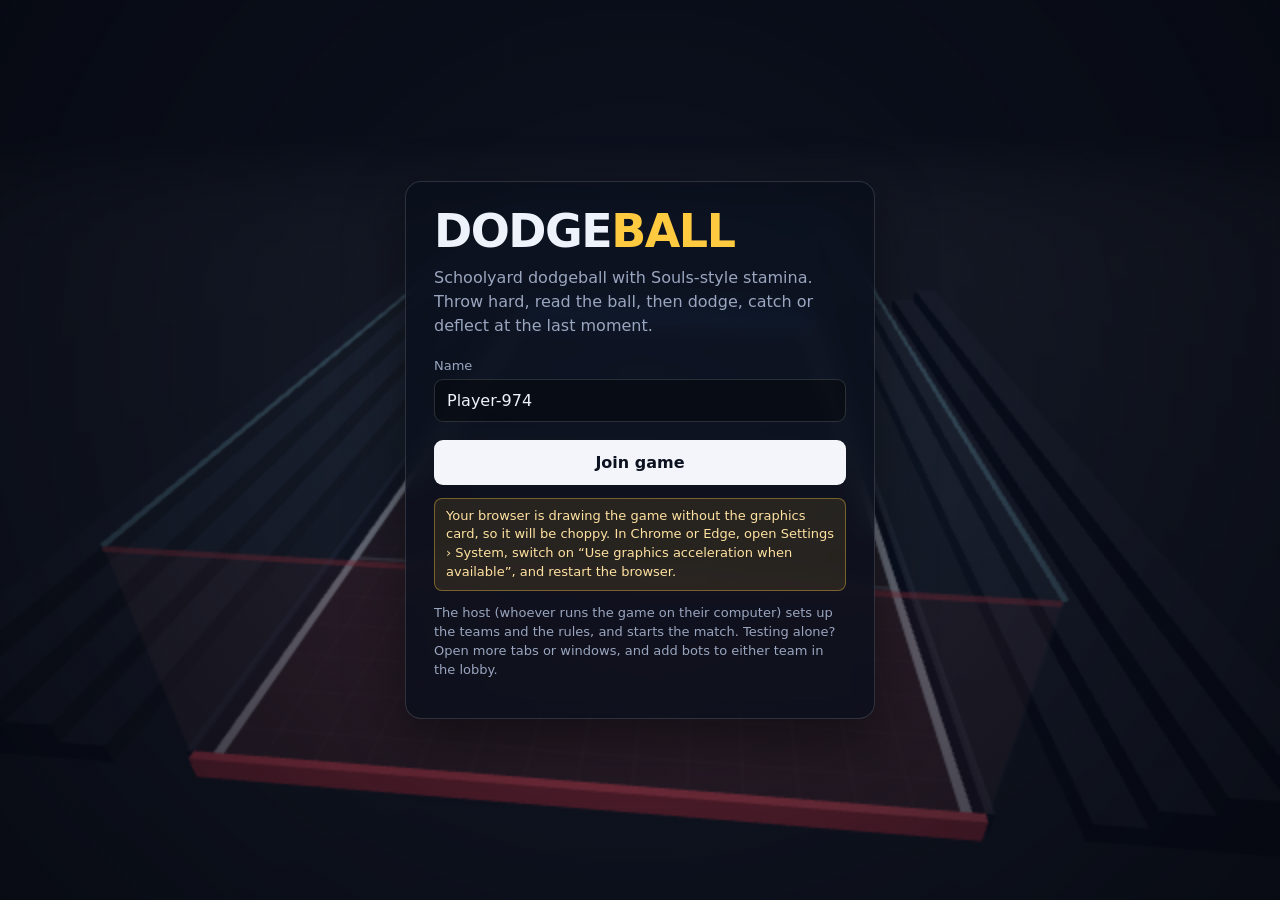
==== static/index.html @ f8999103 "Smooth and fair: a graphics setting, the GPU warning, presses timed from their key Step 2 of the loo" ====
<!doctype html>
<html lang="en">
<head>
<meta charset="utf-8">
<meta name="viewport" content="width=device-width,initial-scale=1">
<title>Dodgeball</title>
<link rel="icon" href="data:image/svg+xml,%3Csvg xmlns='http://www.w3.org/2000/svg' viewBox='0 0 64 64'%3E%3Ccircle cx='32' cy='32' r='26' fill='%23ffc940'/%3E%3C/svg%3E">
<link rel="stylesheet" href="/static/style.css">
<script type="importmap">{ "imports": { "three": "/static/vendor/three.module.min.js" } }</script>
</head>
<body>
<canvas id="view"></canvas>

<div id="hud" hidden>
  <div id="topbar">
    <div class="side red"><span class="label">RED</span><span class="score" id="scoreRed">0</span><span class="pips" id="pipsRed"></span>
      <div class="thbar red" id="thRed"><i></i><b></b><span></span></div></div>
    <div id="roundbox"><div id="roundLabel">WAITING</div><div id="roundTime"></div><div id="roundGoal"></div></div>
    <div class="side blue"><span class="pips" id="pipsBlue"></span><span class="score" id="scoreBlue">0</span><span class="label">BLUE</span>
      <div class="thbar blue" id="thBlue"><i></i><b></b><span></span></div></div>
  </div>
  <div id="hint"></div>
  <div id="hostLive" hidden></div>
  <div id="feed"></div>
  <div id="tags"></div>
  <div id="assist"></div>
  <div id="crosshair"></div>
  <div id="ring"><div id="ringArrow"></div></div>
  <div id="threatText"></div>
  <div id="popups"></div>
  <div id="banner"><div id="bannerText"></div><div id="bannerSub"></div></div>
  <div id="deadmsg" hidden></div>

  <div id="vitals">
    <div class="who"><span id="myName"></span><span id="myTeam"></span></div>
    <div class="bar hp"><i id="hpFill"></i><b id="hpLimit" title="Health regenerates up to here"></b><span id="hpText"></span></div>
    <div class="bar st"><i id="stFill"></i><b id="stCost"></b><span id="stText"></span></div>
    <div id="regenState" hidden></div>
    <div id="cash"></div>
  </div>
  <div id="throwbox">
    <div id="ballState"></div>
    <div class="bar power"><i id="powerFill"></i></div>
  </div>
  <div id="actions">
    <div class="act" id="actDodge"><kbd>Space</kbd><b>Dodge</b><span></span></div>
    <div class="act" id="actCatch"><kbd>RMB / F</kbd><b>Catch</b><span></span></div>
    <div class="act" id="actDeflect"><kbd>E</kbd><b>Deflect</b><span></span></div>
    <div class="act" id="actRevive"><kbd>R</kbd><b>Revive</b><span></span></div>
  </div>
  <div id="netinfo"></div>
  <div id="vignette"></div>
  <div id="goldfx"></div>
</div>

<div id="scoreboard" hidden>
  <table>
    <thead><tr><th>Player</th><th>Cash</th><th>Hits</th><th>KOs</th><th>Catches</th><th>Deflects</th><th>Perfects</th><th>Outs</th></tr></thead>
    <tbody id="scoreRows"></tbody>
  </table>
</div>

<!-- The lobby / pause menu. Host-only controls are hidden for everyone else. -->
<div id="overlay" hidden>
  <div class="panel menu">
    <div class="menuHead">
      <div class="menuTitle">
        <h2 id="overlayTitle">Lobby</h2>
        <p id="menuStatus"></p>
      </div>
      <div class="menuButtons">
        <button id="endBtn" class="hostOnly danger" hidden>End match</button>
        <button id="startBtn" class="hostOnly go" hidden>Start match</button>
        <button id="resumeBtn" class="primary">Play</button>
      </div>
    </div>

    <section id="hostViewBox" hidden>
      <h3>The host's screen <span class="tagline">live</span></h3>
      <p id="hostViewText"></p>
      <label class="check"><input id="followInput" type="checkbox" checked> Follow the host: open the rules they're looking at</label>
    </section>

    <div class="cols">
      <section>
        <h3>Teams <button id="shuffleBtn" class="small hostOnly" hidden>Shuffle teams</button>
          <button id="watchBtn" class="small hostOnly" hidden>Spectate</button></h3>
        <div class="teamCols">
          <div class="teamCol red"><h4>RED <span id="countRed"></span></h4>
            <div class="botRow">Bots <button id="botsRedMinus" class="small hostCtl">−</button><b id="botsRedValue">0</b><button id="botsRedPlus" class="small hostCtl">+</button>
              <span class="soon" id="botsRedSoon"></span></div>
            <ul id="listRed"></ul></div>
          <div class="teamCol blue"><h4>BLUE <span id="countBlue"></span></h4>
            <div class="botRow">Bots <button id="botsBlueMinus" class="small hostCtl">−</button><b id="botsBlueValue">0</b><button id="botsBluePlus" class="small hostCtl">+</button>
              <span class="soon" id="botsBlueSoon"></span></div>
            <ul id="listBlue"></ul></div>
        </div>
        <p class="note" id="watchers" hidden></p>
        <p class="note" id="teamsNote"></p>
      </section>
      <section>
        <h3>Match <span id="matchWho" class="tagline"></span></h3>
        <div class="row">Bot skill
          <select id="skillSelect" class="hostCtl"><option value="easy">Easy</option><option value="normal">Normal</option><option value="hard">Hard</option></select>
          <span class="soon" id="skillSoon"></span>
        </div>
        <div class="row">Match length
          <button id="winMinus" class="small hostCtl">−</button><b id="winValue">∞</b><button id="winPlus" class="small hostCtl">+</button>
          <span class="soon" id="winSoon"></span>
        </div>
        <div class="row">Round time
          <button id="timeMinus" class="small hostCtl">−</button><b id="timeValue">3:00</b><button id="timePlus" class="small hostCtl">+</button>
          <span class="soon" id="timeSoon"></span>
        </div>
        <div class="row rulesRow"><button id="rulesBtn">Game rules…</button><span id="rulesSummary" class="note"></span></div>
        <div class="row"><button id="exportBtn" class="small" title="Save every rule and each player's own settings as a file">Export settings</button>
          <button id="importBtn" class="small hostOnly" hidden title="Load a settings file: it replaces every rule and each player's own settings">Import settings…</button></div>
        <div id="pendingBox" class="pending" hidden><span id="pendingText"></span> <button id="discardBtn" class="small hostOnly" hidden>Cancel them</button></div>
      </section>
    </div>

    <div class="cols">
      <section>
        <h3>Your settings</h3>
        <label>Mouse sensitivity <input id="sensInput" type="range" min="0.3" max="2.5" step="0.05"></label>
        <label>Volume <input id="volInput" type="range" min="0" max="1" step="0.05"></label>
        <label class="check"><input id="ringInput" type="checkbox"> Timing ring for incoming balls (H)</label>
        <label>Graphics
          <select id="gfxSelect">
            <option value="auto">Auto (recommended)</option><option value="high">High</option>
            <option value="medium">Medium</option><option value="low">Low</option>
          </select></label>
        <p class="note" id="gfxNote"></p>
        <p class="warn" id="gpuWarn" hidden>Your browser is drawing the game without the graphics card, so it will be choppy. In Chrome or Edge, open Settings › System, switch on “Use graphics acceleration when available”, and restart the browser.</p>
      </section>
      <section>
        <h3>Controls</h3>
        <ul class="controls">
          <li><kbd>W A S D</kbd> move &nbsp; <kbd>Mouse</kbd> aim</li>
          <li><kbd>Hold LMB</kbd> charge a throw: harder is faster but costs more stamina. Release to throw.</li>
          <li><kbd>Space</kbd>/<kbd>Shift</kbd> dodge: a dash you can't be hit during. Last moment = perfect.</li>
          <li><kbd>RMB</kbd>/<kbd>F</kbd> catch: the ball becomes yours. <kbd>E</kbd> deflect: tighter timing, sends it back faster.</li>
          <li><kbd>R</kbd> revive a teammate &nbsp; <kbd>Tab</kbd> scores &nbsp; <kbd>Esc</kbd> this menu</li>
          <li><kbd>L</kbd> something feels laggy right now: marks the moment in the log</li>
          <li>Host spectating: <kbd>Mouse</kbd> look, <kbd>W A S D</kbd> fly, <kbd>Space</kbd>/<kbd>Shift</kbd> up/down, <kbd>LMB</kbd>/<kbd>RMB</kbd> follow the next/previous player</li>
        </ul>
      </section>
    </div>
    <section id="diagBox">
      <h3>Lag diagnostics</h3>
      <p class="note" id="diagText"></p>
      <div class="row">
        <button id="saveLogBtn">Save my log</button>
        <button id="hostLogsBtn" class="hostOnly" hidden>Download all logs (zip)</button>
        <span id="diagStatus" class="note"></span>
      </div>
      <p class="note" id="diagWhere"></p>
    </section>
    <section id="joinInfo"></section>
  </div>
</div>

<!-- Rules editor: every game number, with a name, a description and an animated preview. -->
<div id="rulesModal" hidden>
  <div class="panel rules">
    <header>
      <div class="rulesTitle">
        <h2 id="rulesHeading">Game rules</h2>
        <p id="rulesMode" class="note"></p>
      </div>
      <input id="rulesSearch" type="search" placeholder="Search rules…" autocomplete="off">
      <button id="rulesClose" class="small" title="Close (Esc)">✕</button>
    </header>
    <div class="rulesBody">
      <nav id="rulesNav"></nav>
      <div class="rulesMain">
        <figure class="previewBox">
          <canvas id="previewCanvas"></canvas>
          <figcaption><b id="previewTitle"></b> <span id="previewText"></span></figcaption>
        </figure>
        <div id="rulesList"></div>
      </div>
    </div>
    <footer id="rulesFooter">
      <button id="rulesResetAll" class="hostOnly">Reset all to defaults</button>
      <button id="rulesRevert" class="hostOnly">Undo my edits</button>
      <span id="rulesEditCount"></span>
      <button id="rulesExportPlayer" class="small" hidden title="Save this player's own settings as a file (a profile you can load onto anyone)">Export</button>
      <button id="rulesImportPlayer" class="small hostOnly" hidden title="Load a player's settings file onto this player: it replaces their own settings">Import…</button>
      <button id="rulesApply" class="primary hostOnly">Apply</button>
    </footer>
  </div>
</div>

<div id="join">
  <div class="panel">
    <div class="logo">DODGE<span>BALL</span></div>
    <p class="tag">Schoolyard dodgeball with Souls-style stamina. Throw hard, read the ball, then dodge, catch or deflect at the last moment.</p>
    <label class="field">Name <input id="nameInput" maxlength="16" autocomplete="off"></label>
    <button id="playBtn" class="primary">Join game</button>
    <p class="warn" id="gpuWarnJoin" hidden>Your browser is drawing the game without the graphics card, so it will be choppy. In Chrome or Edge, open Settings › System, switch on “Use graphics acceleration when available”, and restart the browser.</p>
    <p class="note">The host (whoever runs the game on their computer) sets up the teams and the rules, and starts the match. Testing alone? Open more tabs or windows, and add bots to either team in the lobby.</p>
  </div>
</div>

<div id="disconnected" hidden>
  <div class="panel"><h2>Disconnected</h2><p>Lost the connection to the server.</p><button class="primary" id="reconnectBtn">Reconnect</button></div>
</div>

<script type="module" src="/static/js/main.js"></script>
</body>
</html>
---- static/style.css ----
:root {
  --red: #ff4d5e;
  --blue: #3fa9ff;
  --gold: #ffc940;
  --good: #5dff9b;
  --bad: #ff5a5a;
  --panel: rgba(10, 15, 28, 0.78);
  --line: rgba(255, 255, 255, 0.14);
  --text: #eef2fb;
  --dim: #9aa6bf;
  font-family: system-ui, -apple-system, "Segoe UI", Roboto, sans-serif;
  color: var(--text);
}
* { box-sizing: border-box; }
html, body { margin: 0; height: 100%; overflow: hidden; background: #0d1220; user-select: none; }
canvas#view { position: fixed; inset: 0; width: 100vw; height: 100vh; display: block; }
[hidden] { display: none !important; }
kbd {
  display: inline-block; padding: 1px 6px; border: 1px solid var(--line); border-bottom-width: 2px;
  border-radius: 5px; background: rgba(255, 255, 255, 0.06); font: 600 11px/1.5 ui-monospace, Consolas, monospace;
}
button {
  font: inherit; color: var(--text); background: rgba(255, 255, 255, 0.08); border: 1px solid var(--line);
  border-radius: 9px; padding: 9px 16px; cursor: pointer;
}
button:hover { background: rgba(255, 255, 255, 0.16); }
button.primary { background: #f3f5fa; color: #0d1220; font-weight: 800; border: 0; }
button.primary:hover { background: #fff; }
button.small { padding: 2px 10px; }
.panel {
  background: var(--panel); border: 1px solid var(--line); border-radius: 16px; padding: 26px 28px;
  backdrop-filter: blur(10px); box-shadow: 0 20px 60px rgba(0, 0, 0, 0.45);
}
.note { color: var(--dim); font-size: 13px; line-height: 1.45; }
.warn {
  color: #ffe2a0; font-size: 13px; line-height: 1.45; padding: 8px 11px; border-radius: 8px;
  background: rgba(255, 201, 64, 0.1); border: 1px solid rgba(255, 201, 64, 0.38);
}
.warn[hidden] { display: none; }

/* ---------- join ---------- */
#join, #overlay, #disconnected {
  position: fixed; inset: 0; display: grid; place-items: center; z-index: 10;
  background: radial-gradient(circle at 50% 40%, rgba(13, 18, 32, 0.35), rgba(5, 8, 15, 0.85));
}
#join .panel { width: min(470px, 92vw); }
.logo { font-size: 46px; font-weight: 900; letter-spacing: -1.5px; line-height: 1; }
.logo span { color: var(--gold); }
.tag { color: var(--dim); line-height: 1.5; margin: 12px 0 20px; }
.field { display: grid; gap: 6px; font-size: 13px; color: var(--dim); }
.field input {
  font: inherit; font-size: 16px; color: var(--text); background: rgba(0, 0, 0, 0.35); border: 1px solid var(--line);
  border-radius: 9px; padding: 11px 12px; outline: none;
}
.field input:focus { border-color: rgba(255, 255, 255, 0.4); }
#playBtn { width: 100%; padding: 13px; font-size: 16px; margin-top: 18px; }
button:disabled { opacity: 0.4; cursor: default; }
button:disabled:hover { background: rgba(255, 255, 255, 0.08); }
button.go { background: var(--good); color: #062213; font-weight: 800; border: 0; }
button.go:hover { background: #8dffbb; }
button.danger { border-color: rgba(255, 90, 90, 0.6); color: #ffb3b3; }
button.danger:hover { background: rgba(255, 90, 90, 0.18); }

/* ---------- lobby / pause menu ---------- */
#overlay .panel.menu { width: min(900px, 95vw); max-height: 94vh; overflow: auto; }
#overlay h2 { margin: 0; font-size: 26px; }
#overlay h3 { margin: 18px 0 10px; font-size: 12px; letter-spacing: 1.5px; text-transform: uppercase; color: var(--dim); display: flex; align-items: center; gap: 10px; }
.menuHead { display: flex; justify-content: space-between; align-items: flex-start; gap: 18px; }
.menuTitle p { margin: 6px 0 0; color: var(--dim); font-size: 14px; line-height: 1.45; max-width: 470px; }
.menuButtons { display: flex; gap: 8px; flex-shrink: 0; }
.menuButtons button { padding: 12px 22px; font-size: 15px; }
.cols { display: grid; grid-template-columns: 1fr 1fr; gap: 0 28px; }
.menu label { display: grid; gap: 4px; margin: 8px 0; font-size: 14px; }
.menu label.check { display: flex; align-items: center; gap: 8px; }
.menu select, .rules select { font: inherit; background: #1b2235; color: var(--text); border: 1px solid var(--line); border-radius: 7px; padding: 5px; }
.menu .row { display: flex; align-items: center; gap: 8px; font-size: 14px; margin: 9px 0; flex-wrap: wrap; }
.menu .row b { min-width: 18px; text-align: center; }
.menu .soon, .teamCol .tag.soon { color: var(--gold); font-size: 12px; }
.tagline { text-transform: none; letter-spacing: 0; font-weight: 500; font-size: 12px; color: var(--dim); }
.teamCols { display: grid; grid-template-columns: 1fr 1fr; gap: 10px; }
.teamCol { background: rgba(255, 255, 255, 0.03); border: 1px solid var(--line); border-radius: 10px; padding: 8px 10px; min-height: 86px; }
.teamCol h4 { margin: 0 0 6px; font-size: 13px; letter-spacing: 1.5px; }
.teamCol.red h4 { color: var(--red); }
.teamCol.blue h4 { color: var(--blue); }
.teamCol h4 span { color: var(--dim); font-weight: 600; }
.teamCol ul { list-style: none; margin: 0; padding: 0; display: grid; gap: 3px; }
.teamCol li { display: flex; align-items: center; gap: 6px; font-size: 14px; min-height: 26px; }
.teamCol li.bot { color: var(--dim); }
.teamCol li .name { overflow: hidden; text-overflow: ellipsis; white-space: nowrap; }
.teamCol li .move { margin-left: auto; padding: 1px 9px; }
.teamCol .botRow { display: flex; align-items: center; gap: 6px; font-size: 13px; color: var(--dim); margin: 0 0 6px; flex-wrap: wrap; }
.teamCol .botRow b { min-width: 16px; text-align: center; color: var(--text); }
#hostViewBox { margin-bottom: 10px; padding: 8px 12px; border-radius: 10px; background: rgba(63, 169, 255, 0.08); border: 1px solid rgba(63, 169, 255, 0.3); }
#hostViewBox h3 { margin-top: 0; }
#hostViewBox p { margin: 4px 0 6px; font-size: 14px; }
#hostViewBox p b { color: var(--gold); }
#rulesList .rule.hostFocus { outline: 2px solid rgba(63, 169, 255, 0.85); outline-offset: -2px; }
.teamCol .tag { margin: 0; line-height: normal; font-size: 10px; font-weight: 800; letter-spacing: 0.5px; text-transform: uppercase; padding: 1px 6px; border-radius: 5px; background: rgba(255, 255, 255, 0.08); color: var(--dim); }
.teamCol .tag.host { background: rgba(255, 201, 64, 0.18); color: var(--gold); }
.teamCol .tag.own { background: rgba(93, 255, 155, 0.14); color: var(--good); }
.teamCol li .gear { margin-left: auto; padding: 1px 7px; }
.teamCol li .gear + .move { margin-left: 0; }
.rulesRow { margin-top: 14px !important; }
.pending { margin-top: 8px; padding: 8px 10px; border-radius: 9px; background: rgba(255, 201, 64, 0.1); border: 1px solid rgba(255, 201, 64, 0.35); color: #ffe39a; font-size: 13px; }
.controls { margin: 0; padding-left: 18px; line-height: 2; font-size: 14px; }
#joinInfo code { background: rgba(255, 255, 255, 0.08); padding: 2px 7px; border-radius: 5px; }
#diagBox p { margin: 4px 0; }
#diagWhere { word-break: break-all; }
@media (max-width: 760px) { .cols { grid-template-columns: 1fr; } .menuHead { flex-direction: column; } }

/* ---------- rules editor ---------- */
#rulesModal { position: fixed; inset: 0; z-index: 12; display: grid; place-items: center; background: rgba(4, 7, 14, 0.72); }
.panel.rules { width: min(1180px, 97vw); height: min(820px, 95vh); padding: 0; display: grid; grid-template-rows: auto 1fr auto; overflow: hidden; }
.rules header { display: flex; align-items: center; gap: 14px; padding: 14px 18px; border-bottom: 1px solid var(--line); }
.rulesTitle { flex: 1; }
.rules header h2 { margin: 0; font-size: 22px; }
.rules header p { margin: 4px 0 0; }
#rulesSearch { font: inherit; font-size: 14px; color: var(--text); background: rgba(0, 0, 0, 0.35); border: 1px solid var(--line); border-radius: 9px; padding: 8px 11px; width: 220px; outline: none; }
.rulesBody { display: grid; grid-template-columns: 200px 1fr; min-height: 0; overflow: hidden; }
#rulesNav { border-right: 1px solid var(--line); overflow: auto; padding: 8px; display: grid; align-content: start; gap: 2px; }
#rulesNav button { display: flex; align-items: center; gap: 6px; text-align: left; background: transparent; border: 0; border-radius: 8px; padding: 7px 10px; font-size: 13px; }
#rulesNav button:hover { background: rgba(255, 255, 255, 0.06); }
#rulesNav button.on { background: rgba(255, 255, 255, 0.12); font-weight: 700; }
#rulesNav button span { flex: 1; }
#rulesNav button i { color: var(--gold); font-style: normal; font-size: 10px; }
#rulesNav button em { font-style: normal; font-size: 11px; font-weight: 800; color: #1a1300; background: var(--gold); border-radius: 9px; padding: 0 6px; }
.rulesMain { display: grid; grid-template-rows: auto 1fr; min-height: 0; }
.previewBox { margin: 0; padding: 12px 16px 8px; border-bottom: 1px solid var(--line); background: rgba(0, 0, 0, 0.18); }
#previewCanvas { display: block; width: 100%; height: 252px; border-radius: 10px; }
.previewBox figcaption { margin-top: 7px; font-size: 13px; color: var(--dim); line-height: 1.4; min-height: 36px; }
.previewBox figcaption b { color: var(--text); }
#rulesList { overflow: auto; padding: 6px 16px 18px; }
.groupBlurb { color: var(--dim); font-size: 13px; margin: 8px 2px 4px; }
.subhead { margin: 16px 2px 4px; font-size: 12px; letter-spacing: 1px; text-transform: uppercase; color: var(--dim); }
.rule { padding: 10px 12px; margin: 6px 0; border-radius: 10px; border: 1px solid transparent; border-left: 3px solid transparent; }
.rule.focus { background: rgba(255, 255, 255, 0.045); border-color: var(--line); }
.rule.changed { border-left-color: rgba(255, 201, 64, 0.55); }
.rule.edited { border-left-color: var(--good); }
.ruleHead { display: flex; align-items: baseline; gap: 10px; flex-wrap: wrap; }
.ruleHead b { font-size: 14px; }
.ruleHead .value { font-weight: 800; color: var(--gold); font-variant-numeric: tabular-nums; }
.ruleHead .value.swatch::before { content: ''; display: inline-block; width: 12px; height: 12px; margin-right: 6px; vertical-align: -1px; border-radius: 50%; background: var(--swatch); box-shadow: 0 0 8px var(--swatch); }
.badges { display: flex; gap: 6px; }
.badge { font-size: 10.5px; font-weight: 700; padding: 1px 7px; border-radius: 6px; }
.badge.edit { background: rgba(93, 255, 155, 0.14); color: var(--good); }
.badge.soon { background: rgba(255, 201, 64, 0.16); color: var(--gold); }
.ruleCtl { display: flex; align-items: center; gap: 10px; margin: 7px 0 2px; }
.ruleCtl input[type=range] { flex: 1; max-width: 420px; accent-color: var(--gold); }
.ruleCtl input[type=number] { width: 86px; font: inherit; font-size: 13px; color: var(--text); background: rgba(0, 0, 0, 0.35); border: 1px solid var(--line); border-radius: 7px; padding: 4px 7px; }
.ruleCtl .unit { color: var(--dim); font-size: 12px; min-width: 30px; }
.ruleCtl .default { color: var(--dim); font-size: 12px; margin-left: auto; }
.ruleCtl .reset { padding: 1px 8px; }
.ruleCtl label.check { display: flex; align-items: center; gap: 6px; font-size: 13px; }
.ruleCtl input[type=color] { width: 56px; height: 28px; padding: 2px; border: 1px solid var(--line); border-radius: 7px; background: rgba(0, 0, 0, 0.35); cursor: pointer; }
.ruleCtl input[type=color]:disabled { cursor: default; }
.rule .desc { margin: 4px 0 0; color: var(--dim); font-size: 13px; line-height: 1.45; max-width: 760px; }
.rules footer { display: flex; align-items: center; gap: 10px; padding: 12px 18px; border-top: 1px solid var(--line); }
#rulesEditCount { margin-left: auto; color: var(--dim); font-size: 13px; }
#rulesApply { padding: 10px 26px; }
@media (max-width: 860px) { .rulesBody { grid-template-columns: 1fr; grid-template-rows: auto minmax(0, 1fr); } #rulesNav { display: flex; flex-wrap: wrap; border-right: 0; border-bottom: 1px solid var(--line); } #previewCanvas { height: 200px; } }
@media (max-height: 640px) { #previewCanvas { height: 200px; } .previewBox figcaption { min-height: 0; } }   /* short windows: room for the list */

/* ---------- HUD ---------- */
#hud { position: fixed; inset: 0; pointer-events: none; z-index: 5; }
#topbar { position: absolute; top: 14px; left: 50%; transform: translateX(-50%); display: flex; align-items: stretch; gap: 8px; }
#topbar .side { display: flex; align-items: center; gap: 10px; padding: 6px 14px; border-radius: 12px; background: var(--panel); border: 1px solid var(--line); }
#topbar .red .label { color: var(--red); }
#topbar .blue .label { color: var(--blue); }
#topbar .label { font-weight: 900; letter-spacing: 1.5px; font-size: 13px; }
#topbar .score { font-size: 26px; font-weight: 900; min-width: 20px; text-align: center; }
/* Team health: each team's shared bar under its score, full at its outer edge (a fighting game's). */
#topbar .side { flex-wrap: wrap; justify-content: center; row-gap: 5px; }
.thbar { display: none; }
#topbar.teamhp .thbar { display: block; position: relative; flex-basis: 100%; min-width: 150px; height: 13px; border-radius: 5px; background: rgba(255, 255, 255, 0.08); overflow: hidden; }
.thbar i { position: absolute; top: 0; bottom: 0; transition: width 0.15s linear; }
.thbar.red i { left: 0; background: linear-gradient(90deg, #b3303d, var(--red)); }
.thbar.blue i { right: 0; background: linear-gradient(90deg, var(--blue), #2a73c4); }
.thbar.low i { filter: brightness(1.35) saturate(1.2); }
.thbar span { position: absolute; inset: 0; text-align: center; font-size: 10px; line-height: 13px; font-weight: 800; text-shadow: 0 1px 2px #000; }
.pips { display: flex; gap: 4px; }
.pips i { width: 9px; height: 9px; border-radius: 50%; background: currentColor; }
.red .pips { color: var(--red); }
.blue .pips { color: var(--blue); }
.pips i.out { background: transparent; box-shadow: inset 0 0 0 1.5px rgba(255, 255, 255, 0.35); }
.pips i.me { outline: 2px solid #fff; outline-offset: 1px; }
#roundbox { min-width: 120px; text-align: center; padding: 6px 12px; border-radius: 12px; background: var(--panel); border: 1px solid var(--line); }
#roundLabel { font-size: 11px; font-weight: 800; letter-spacing: 1.5px; color: var(--dim); }
#roundTime { font-size: 20px; font-weight: 800; font-variant-numeric: tabular-nums; }
#roundGoal { font-size: 10px; font-weight: 800; letter-spacing: 1px; color: var(--gold); }
#roundGoal:empty { display: none; }
#hint { position: absolute; top: 84px; left: 50%; transform: translateX(-50%); padding: 5px 14px; border-radius: 9px; background: rgba(8, 12, 22, 0.66); color: #dfe5f2; font-size: 13px; white-space: nowrap; }
#hostLive { position: absolute; top: 116px; left: 50%; transform: translateX(-50%); max-width: 70vw; padding: 4px 12px; border-radius: 9px; background: rgba(8, 18, 34, 0.7); border: 1px solid rgba(63, 169, 255, 0.35); color: #cfe6ff; font-size: 12px; white-space: nowrap; overflow: hidden; text-overflow: ellipsis; }
#hostLive b { color: var(--gold); }
/* Spectating: no body, so no vitals, ball, actions or crosshair. */
#hud.watching #vitals, #hud.watching #throwbox, #hud.watching #actions, #hud.watching #crosshair, #hud.watching #ring { display: none; }

#feed { position: absolute; top: 16px; left: 16px; width: 330px; display: flex; flex-direction: column; gap: 4px; }
#feed div { background: rgba(8, 12, 22, 0.6); padding: 5px 10px; border-radius: 7px; font-size: 13px; animation: feedIn 0.2s ease-out; transition: opacity 0.6s; }
#feed .red { color: var(--red); font-weight: 700; }
#feed .blue { color: var(--blue); font-weight: 700; }
#feed .gold { color: var(--gold); font-weight: 700; }
@keyframes feedIn { from { transform: translateX(-10px); opacity: 0; } }

#tags { position: absolute; inset: 0; }
.tag3d { position: absolute; left: 0; top: 0; width: 92px; margin-left: -46px; text-align: center; font-size: 12px; font-weight: 700; text-shadow: 0 1px 3px #000; will-change: transform; }
.tag3d .n { white-space: nowrap; overflow: hidden; text-overflow: ellipsis; }
.tag3d.red .n { color: #ffd2d7; }
.tag3d.blue .n { color: #d3ebff; }
.tag3d .b { height: 4px; margin-top: 2px; background: rgba(0, 0, 0, 0.55); border-radius: 2px; overflow: hidden; }
.tag3d .b i { display: block; height: 100%; }
.tag3d .hp i { background: var(--good); }
.tag3d .st i { background: #6fd0ff; }
.tag3d.low .hp i { background: var(--bad); }

#assist { position: absolute; left: 0; top: 0; width: 26px; height: 26px; margin: -13px 0 0 -13px; border: 2px solid var(--gold); transform-origin: center; display: none; }
#assist.throw { display: block; border-color: var(--gold); }
#assist.deflect { display: block; border-color: #6ff3ff; border-radius: 50%; }

#crosshair { position: absolute; left: 50%; top: 50%; width: 20px; height: 20px; margin: -10px 0 0 -10px; }
#crosshair::before, #crosshair::after { content: ""; position: absolute; background: rgba(255, 255, 255, 0.9); box-shadow: 0 0 3px #000; }
#crosshair::before { left: 9px; top: 0; width: 2px; height: 20px; }
#crosshair::after { top: 9px; left: 0; height: 2px; width: 20px; }
#ring { position: absolute; left: 50%; top: 50%; width: 100px; height: 100px; margin: -50px 0 0 -50px; border-radius: 50%; border: 3px solid #fff; opacity: 0; }
#ring.on { opacity: 0.9; }
#ring.near { border-color: #ffa94d; }
#ring.now { border-color: var(--gold); box-shadow: 0 0 18px var(--gold); }
#ringArrow { position: absolute; left: 50%; top: -12px; margin-left: -8px; width: 0; height: 0; border: 8px solid transparent; border-bottom: 12px solid #ff6b6b; border-top: 0; transform-origin: 8px 62px; }
#threatText { position: absolute; left: 50%; top: calc(50% + 70px); transform: translateX(-50%); font-weight: 900; letter-spacing: 1px; font-size: 15px; text-shadow: 0 2px 6px #000; color: #ff8a65; }

#popups { position: absolute; left: 50%; top: 36%; transform: translateX(-50%); display: flex; flex-direction: column; align-items: center; gap: 4px; }
.pop { font-weight: 900; font-size: 22px; letter-spacing: 0.5px; text-shadow: 0 2px 8px rgba(0, 0, 0, 0.8); animation: pop 1.3s ease-out forwards; white-space: nowrap; }
.pop.good { color: var(--good); }
.pop.bad { color: var(--bad); }
.pop.perfect { color: var(--gold); font-size: 30px; }
.pop.dim { color: var(--dim); font-size: 16px; }
@keyframes pop { 0% { transform: scale(0.6); opacity: 0; } 12% { transform: scale(1.12); opacity: 1; } 25% { transform: scale(1); } 75% { opacity: 1; } 100% { transform: translateY(-26px); opacity: 0; } }

#banner { position: absolute; left: 50%; top: 22%; transform: translateX(-50%); text-align: center; opacity: 0; transition: opacity 0.25s; }
#banner.on { opacity: 1; }
#bannerText { font-size: 54px; font-weight: 900; letter-spacing: -1px; text-shadow: 0 4px 20px rgba(0, 0, 0, 0.7); }
#bannerSub { font-size: 16px; color: var(--dim); text-shadow: 0 2px 6px #000; }
#banner.red #bannerText { color: var(--red); }
#banner.blue #bannerText { color: var(--blue); }

#deadmsg { position: absolute; left: 50%; bottom: 150px; transform: translateX(-50%); padding: 12px 20px; border-radius: 12px; background: var(--panel); border: 1px solid var(--line); font-size: 15px; text-align: center; }

#vitals { position: absolute; left: 16px; bottom: 16px; width: 300px; padding: 12px 14px; border-radius: 14px; background: var(--panel); border: 1px solid var(--line); }
.who { display: flex; justify-content: space-between; font-weight: 800; margin-bottom: 8px; }
#myTeam.red { color: var(--red); }
#myTeam.blue { color: var(--blue); }
.bar { position: relative; height: 16px; border-radius: 6px; background: rgba(255, 255, 255, 0.08); overflow: hidden; margin-top: 6px; }
.bar i { position: absolute; left: 0; top: 0; bottom: 0; transition: width 0.08s linear; }
.bar span { position: absolute; right: 7px; top: 0; font-size: 11px; line-height: 16px; font-weight: 700; text-shadow: 0 1px 2px #000; }
.bar.hp i { background: linear-gradient(90deg, #2fd37a, #5dff9b); }
.bar.hp.low i { background: linear-gradient(90deg, #e43c3c, #ff6a6a); }
.bar.st i { background: linear-gradient(90deg, #2b9be0, #6fd0ff); }
.bar.st b { position: absolute; top: 0; bottom: 0; background: rgba(255, 201, 64, 0.55); }
/* Where health regeneration stops (hud.js placeLimit). */
#regenState { margin-top: 6px; font-size: 12px; color: var(--dim); }
#regenState.on { color: var(--good); font-weight: 700; }
#hpLimit, .thbar b { display: none; position: absolute; top: 0; bottom: 0; width: 2px; margin: 0 -1px; background: rgba(255, 255, 255, 0.75); box-shadow: 0 0 4px rgba(255, 255, 255, 0.6); }
.bar.st.flash { animation: flash 0.35s; }
@keyframes flash { 50% { box-shadow: 0 0 0 2px var(--bad); } }
#cash { margin-top: 9px; font-weight: 800; color: var(--gold); font-size: 15px; }

#throwbox { position: absolute; left: 50%; bottom: 18px; transform: translateX(-50%); width: 340px; padding: 10px 14px; border-radius: 14px; background: var(--panel); border: 1px solid var(--line); text-align: center; }
#ballState { font-size: 13px; font-weight: 800; letter-spacing: 0.5px; }
#ballState.ready { color: var(--gold); }
.bar.power i { background: linear-gradient(90deg, #6fd0ff, #ffc940 60%, #ff6b4a); }

#actions { position: absolute; right: 16px; bottom: 16px; display: flex; gap: 8px; }
.act { width: 92px; padding: 9px 6px; border-radius: 12px; background: var(--panel); border: 1px solid var(--line); text-align: center; display: grid; gap: 4px; justify-items: center; }
.act b { font-size: 13px; }
.act span { font-size: 11px; color: var(--dim); }
.act.no { opacity: 0.38; }
.act.live { border-color: var(--gold); box-shadow: 0 0 12px rgba(255, 201, 64, 0.35); }

#netinfo { position: absolute; right: 16px; top: 16px; font: 11px ui-monospace, Consolas, monospace; color: var(--dim); text-align: right; }
#vignette, #goldfx { position: absolute; inset: 0; opacity: 0; transition: opacity 0.5s; }
#vignette { box-shadow: inset 0 0 160px rgba(255, 30, 30, 0.85); }
#goldfx { box-shadow: inset 0 0 140px rgba(255, 201, 64, 0.75); transition-duration: 0.7s; }
#vignette.on, #goldfx.on { opacity: 1; transition: none; }

#scoreboard { position: fixed; inset: 0; display: grid; place-items: center; z-index: 8; pointer-events: none; }
#scoreboard table { background: var(--panel); border: 1px solid var(--line); border-radius: 14px; padding: 12px 16px; border-spacing: 0; backdrop-filter: blur(8px); min-width: 560px; }
#scoreboard th { font-size: 11px; color: var(--dim); letter-spacing: 1px; text-transform: uppercase; padding: 6px 10px; text-align: right; }
#scoreboard td { padding: 6px 10px; text-align: right; font-variant-numeric: tabular-nums; border-top: 1px solid rgba(255, 255, 255, 0.06); }
#scoreboard th:first-child, #scoreboard td:first-child { text-align: left; }
#scoreboard tr.red td:first-child { color: var(--red); font-weight: 700; }
#scoreboard tr.blue td:first-child { color: var(--blue); font-weight: 700; }
#scoreboard tr.me td { background: rgba(255, 255, 255, 0.06); }
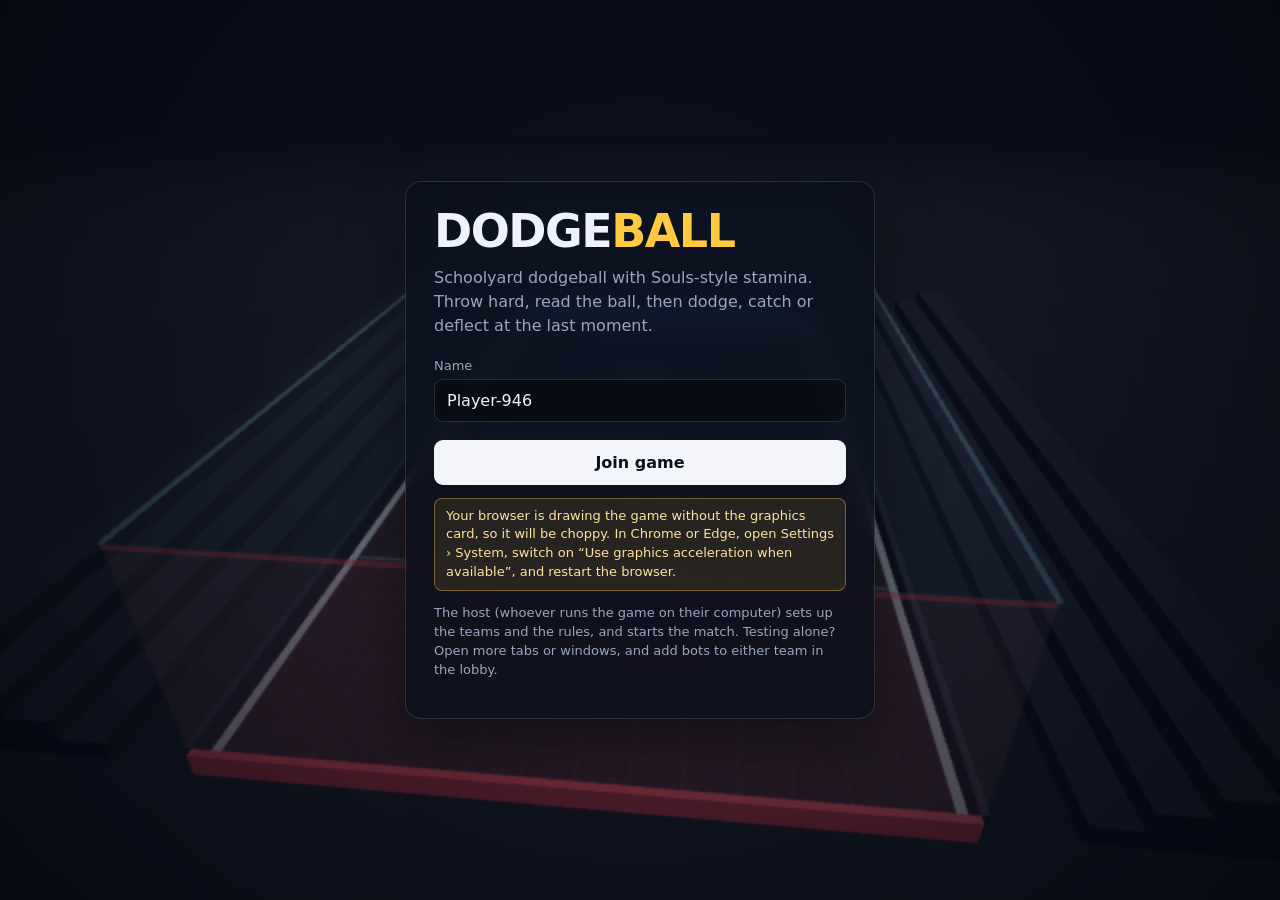
==== commit a29116b0: "Juice: impact freeze, specks, spinning balls, camera shake that never moves the aim Step 3 of the lo" ====
--- a/static/index.html
+++ b/static/index.html
@@ -124,6 +124,8 @@
         <h3>Your settings</h3>
         <label>Mouse sensitivity <input id="sensInput" type="range" min="0.3" max="2.5" step="0.05"></label>
         <label>Volume <input id="volInput" type="range" min="0" max="1" step="0.05"></label>
+        <label>Screen shake <input id="shakeInput" type="range" min="0" max="1" step="0.05"
+          title="Shake, jolts and the zoom while charging. They move the picture, never your aim. All the way left turns them off."></label>
         <label class="check"><input id="ringInput" type="checkbox"> Timing ring for incoming balls (H)</label>
         <label>Graphics
           <select id="gfxSelect">
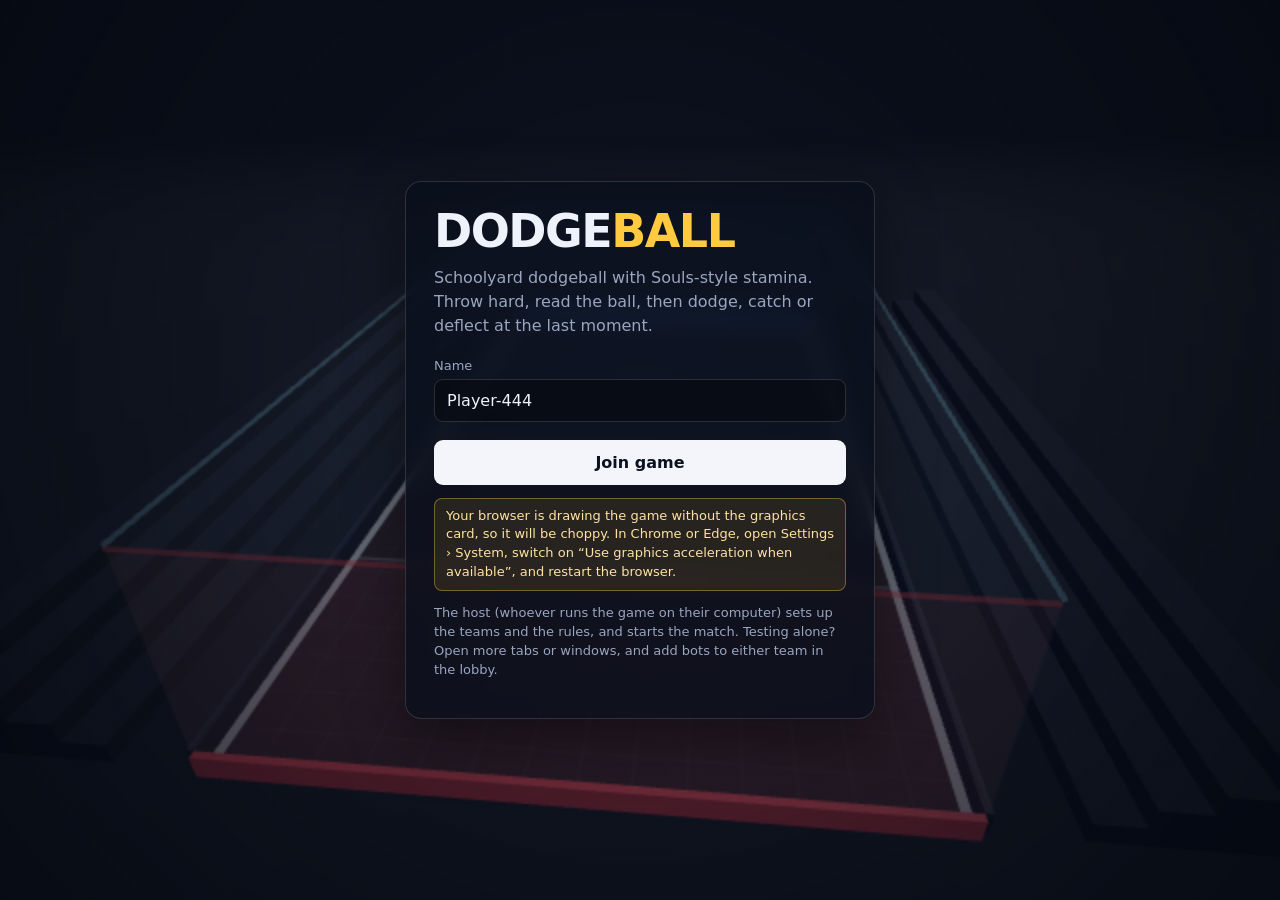
==== commit ddd54e64: "Sound: CC0 recordings, players' voices, a dash you hear, revives, music, a volume for each kind Step" ====
--- a/static/index.html
+++ b/static/index.html
@@ -123,7 +123,15 @@
       <section>
         <h3>Your settings</h3>
         <label>Mouse sensitivity <input id="sensInput" type="range" min="0.3" max="2.5" step="0.05"></label>
-        <label>Volume <input id="volInput" type="range" min="0" max="1" step="0.05"></label>
+        <div class="soundMix">
+          <label>Volume <input id="volInput" type="range" min="0" max="1" step="0.05"></label>
+          <label title="In the lobby, and quieter while a round is played">Music <input id="vol-music" type="range" min="0" max="1" step="0.05"></label>
+          <label title="Throws, hits, catches, deflects, bounces and squeaks">Effects <input id="vol-effects" type="range" min="0" max="1" step="0.05"></label>
+          <label title="The announcer and the referee's whistle">Announcer <input id="vol-announcer" type="range" min="0" max="1" step="0.05"></label>
+          <label title="The incoming-ball warning, the countdown, the perfect chime, and “not now”">Interface <input id="vol-interface" type="range" min="0" max="1" step="0.05"></label>
+          <label title="Cheers and applause when a round ends">Crowd <input id="vol-crowd" type="range" min="0" max="1" step="0.05"></label>
+        </div>
+        <p class="note"><a href="/static/sounds.html" target="_blank">Hear every sound</a> (opens a new tab)</p>
         <label>Screen shake <input id="shakeInput" type="range" min="0" max="1" step="0.05"
           title="Shake, jolts and the zoom while charging. They move the picture, never your aim. All the way left turns them off."></label>
         <label class="check"><input id="ringInput" type="checkbox"> Timing ring for incoming balls (H)</label>
--- a/static/style.css
+++ b/static/style.css
@@ -72,6 +72,9 @@
 .cols { display: grid; grid-template-columns: 1fr 1fr; gap: 0 28px; }
 .menu label { display: grid; gap: 4px; margin: 8px 0; font-size: 14px; }
 .menu label.check { display: flex; align-items: center; gap: 8px; }
+.soundMix { display: grid; grid-template-columns: 1fr 1fr; gap: 0 14px; }
+.soundMix label { margin: 4px 0; font-size: 13px; }
+.note a { color: var(--gold); }
 .menu select, .rules select { font: inherit; background: #1b2235; color: var(--text); border: 1px solid var(--line); border-radius: 7px; padding: 5px; }
 .menu .row { display: flex; align-items: center; gap: 8px; font-size: 14px; margin: 9px 0; flex-wrap: wrap; }
 .menu .row b { min-width: 18px; text-align: center; }
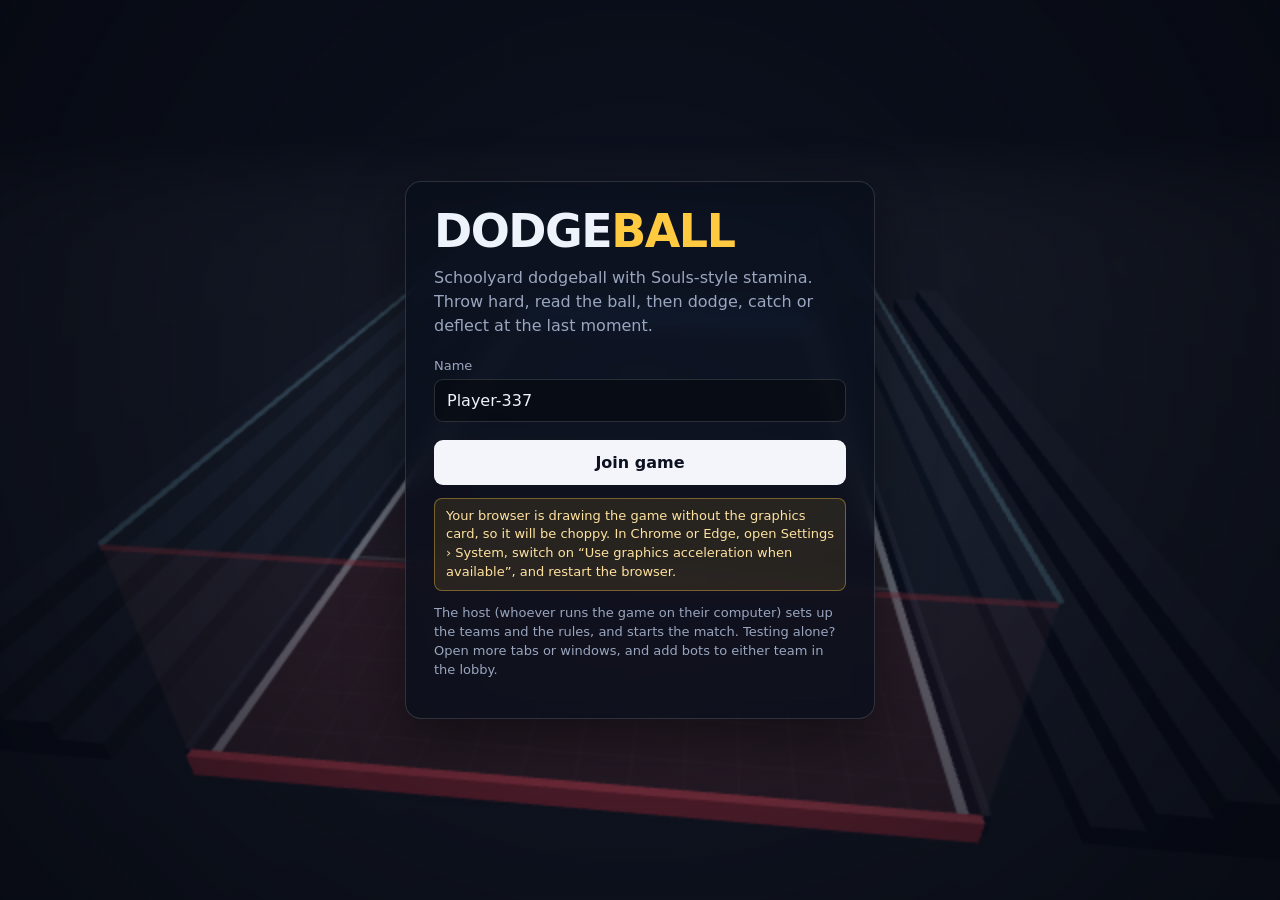
==== commit d98e8e1b: "Incoming ball: a whoosh from its side, loudest as it arrives (or a tick, or off) The user hadn't not" ====
--- a/static/index.html
+++ b/static/index.html
@@ -128,13 +128,18 @@
           <label title="In the lobby, and quieter while a round is played">Music <input id="vol-music" type="range" min="0" max="1" step="0.05"></label>
           <label title="Throws, hits, catches, deflects, bounces and squeaks">Effects <input id="vol-effects" type="range" min="0" max="1" step="0.05"></label>
           <label title="The announcer and the referee's whistle">Announcer <input id="vol-announcer" type="range" min="0" max="1" step="0.05"></label>
-          <label title="The incoming-ball warning, the countdown, the perfect chime, and “not now”">Interface <input id="vol-interface" type="range" min="0" max="1" step="0.05"></label>
+          <label title="The incoming-ball sound, the countdown, the perfect chime, and “not now”">Interface <input id="vol-interface" type="range" min="0" max="1" step="0.05"></label>
           <label title="Cheers and applause when a round ends">Crowd <input id="vol-crowd" type="range" min="0" max="1" step="0.05"></label>
         </div>
         <p class="note"><a href="/static/sounds.html" target="_blank">Hear every sound</a> (opens a new tab)</p>
         <label>Screen shake <input id="shakeInput" type="range" min="0" max="1" step="0.05"
           title="Shake, jolts and the zoom while charging. They move the picture, never your aim. All the way left turns them off."></label>
         <label class="check"><input id="ringInput" type="checkbox"> Timing ring for incoming balls (H)</label>
+        <label title="When a ball is less than a second from reaching you">Incoming-ball sound
+          <select id="incomingSelect">
+            <option value="whoosh">Whoosh from where it comes (recommended)</option>
+            <option value="tick">Tick</option><option value="off">Off</option>
+          </select></label>
         <label>Graphics
           <select id="gfxSelect">
             <option value="auto">Auto (recommended)</option><option value="high">High</option>
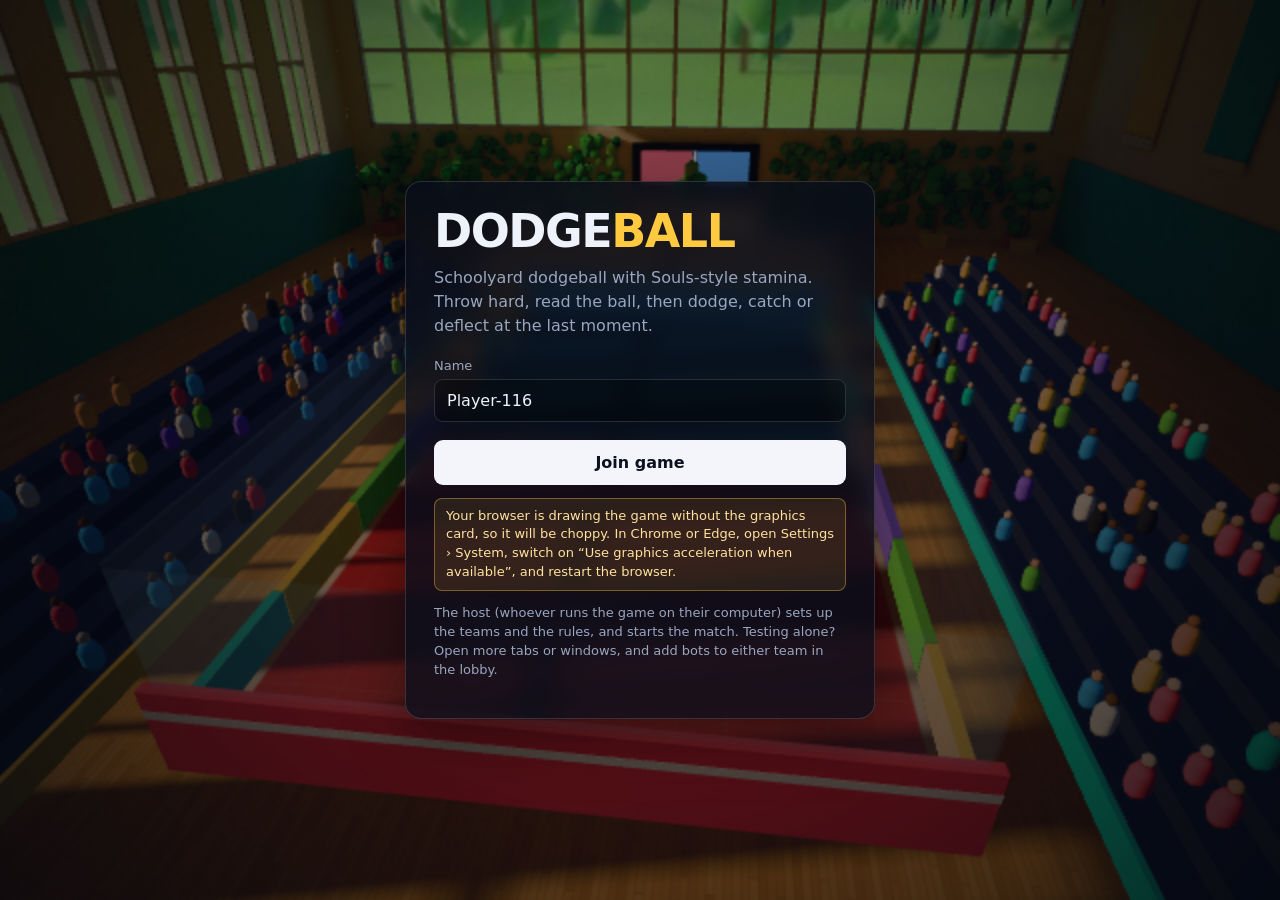
==== commit df938338: "Players known by who they are, renaming, a search across every tab, bots with flags The office sessi" ====
--- a/static/index.html
+++ b/static/index.html
@@ -88,10 +88,12 @@
         <div class="teamCols">
           <div class="teamCol red"><h4>RED <span id="countRed"></span></h4>
             <div class="botRow">Bots <button id="botsRedMinus" class="small hostCtl">−</button><b id="botsRedValue">0</b><button id="botsRedPlus" class="small hostCtl">+</button>
+              <select id="addRed" class="small hostCtl botAdd" hidden title="Put one of your own bots on RED, or make a new one"></select>
               <span class="soon" id="botsRedSoon"></span></div>
             <ul id="listRed"></ul></div>
           <div class="teamCol blue"><h4>BLUE <span id="countBlue"></span></h4>
             <div class="botRow">Bots <button id="botsBlueMinus" class="small hostCtl">−</button><b id="botsBlueValue">0</b><button id="botsBluePlus" class="small hostCtl">+</button>
+              <select id="addBlue" class="small hostCtl botAdd" hidden title="Put one of your own bots on BLUE, or make a new one"></select>
               <span class="soon" id="botsBlueSoon"></span></div>
             <ul id="listBlue"></ul></div>
         </div>
@@ -113,6 +115,7 @@
           <span class="soon" id="timeSoon"></span>
         </div>
         <div class="row rulesRow"><button id="rulesBtn">Game rules…</button><span id="rulesSummary" class="note"></span></div>
+        <div class="row"><button id="botsBtn" title="Your own bots, and flags: bundles of behaviour like Dodge master or Berserker">Bots &amp; flags…</button></div>
         <div class="row"><button id="exportBtn" class="small" title="Save every rule and each player's own settings as a file">Export settings</button>
           <button id="importBtn" class="small hostOnly" hidden title="Load a settings file: it replaces every rule and each player's own settings">Import settings…</button></div>
         <div id="pendingBox" class="pending" hidden><span id="pendingText"></span> <button id="discardBtn" class="small hostOnly" hidden>Cancel them</button></div>
@@ -122,6 +125,9 @@
     <div class="cols">
       <section>
         <h3>Your settings</h3>
+        <div class="row nameRow"><label for="renameInput">Your name</label>
+          <input id="renameInput" maxlength="32" autocomplete="off" spellcheck="false" title="Change it any time: you keep your team, score and own settings">
+          <button id="renameBtn" class="small">Change</button></div>
         <label>Mouse sensitivity <input id="sensInput" type="range" min="0.3" max="2.5" step="0.05"></label>
         <div class="soundMix">
           <label>Volume <input id="volInput" type="range" min="0" max="1" step="0.05"></label>
@@ -200,10 +206,45 @@
       <button id="rulesResetAll" class="hostOnly">Reset all to defaults</button>
       <button id="rulesRevert" class="hostOnly">Undo my edits</button>
       <span id="rulesEditCount"></span>
-      <button id="rulesExportPlayer" class="small" hidden title="Save this player's own settings as a file (a profile you can load onto anyone)">Export</button>
-      <button id="rulesImportPlayer" class="small hostOnly" hidden title="Load a player's settings file onto this player: it replaces their own settings">Import…</button>
+      <span id="rulesFileBox" class="fileBox" hidden>Their settings as a file:
+        <button id="rulesExportPlayer" title="Save this player's own settings in your Downloads folder: a profile you can load onto anyone">Export</button>
+        <button id="rulesImportPlayer" class="hostOnly" title="Load a player's settings file onto this player: it replaces their own settings">Import…</button></span>
       <button id="rulesApply" class="primary hostOnly">Apply</button>
     </footer>
+  </div>
+</div>
+
+<!-- Bots and flags: the host's own bots, flags on any bot, and the flags themselves (bots_ui.js). -->
+<div id="botsModal" hidden>
+  <div class="panel botsPanel">
+    <header>
+      <div class="rulesTitle">
+        <h2>Bots &amp; flags</h2>
+        <p id="botsMode" class="note"></p>
+      </div>
+      <span id="botsWaiting" class="soon" hidden>Some of this waits for the next round</span>
+      <button id="botsClose" class="small" title="Close (Esc)">✕</button>
+    </header>
+    <div class="botsBody">
+      <section>
+        <h3>Your bots</h3>
+        <p class="note">A bot you make keeps its name, its flags and its own settings (⚙), and plays wherever you put it: here, or with “Add a bot…” in the team lists.</p>
+        <ul id="rosterList" class="botList"></ul>
+        <div id="newBotRow" class="row" hidden><input id="newBotName" maxlength="32" placeholder="A new bot's name" autocomplete="off" spellcheck="false">
+          <select id="newBotTeam" class="small"><option value="">not on a team yet</option><option value="0">on RED</option><option value="1">on BLUE</option></select>
+          <button id="newBotBtn" class="small">Make it</button></div>
+        <h3>The built-in bots</h3>
+        <p class="note">Ace, Blitz, Comet… fill the teams when you press + next to Bots. Those playing now, or carrying flags:</p>
+        <ul id="builtinList" class="botList"></ul>
+      </section>
+      <section>
+        <h3>Flags</h3>
+        <p class="note">A flag is a bundle of behaviour that a bot carries: how it defends, throws and moves, or its health and speed. A bot can carry several; where they overlap, the later one wins, and the bot's own settings win over all of them.</p>
+        <ul id="flagList" class="botList"></ul>
+        <div id="newFlagRow" class="row" hidden><input id="newFlagName" maxlength="32" placeholder="A new flag's name" autocomplete="off" spellcheck="false">
+          <button id="newFlagBtn" class="small">Make it</button></div>
+      </section>
+    </div>
   </div>
 </div>
 
@@ -211,7 +252,7 @@
   <div class="panel">
     <div class="logo">DODGE<span>BALL</span></div>
     <p class="tag">Schoolyard dodgeball with Souls-style stamina. Throw hard, read the ball, then dodge, catch or deflect at the last moment.</p>
-    <label class="field">Name <input id="nameInput" maxlength="16" autocomplete="off"></label>
+    <label class="field">Name <input id="nameInput" maxlength="32" autocomplete="off"></label>
     <button id="playBtn" class="primary">Join game</button>
     <p class="warn" id="gpuWarnJoin" hidden>Your browser is drawing the game without the graphics card, so it will be choppy. In Chrome or Edge, open Settings › System, switch on “Use graphics acceleration when available”, and restart the browser.</p>
     <p class="note">The host (whoever runs the game on their computer) sets up the teams and the rules, and starts the match. Testing alone? Open more tabs or windows, and add bots to either team in the lobby.</p>
--- a/static/style.css
+++ b/static/style.css
@@ -87,9 +87,11 @@
 .teamCol.blue h4 { color: var(--blue); }
 .teamCol h4 span { color: var(--dim); font-weight: 600; }
 .teamCol ul { list-style: none; margin: 0; padding: 0; display: grid; gap: 3px; }
-.teamCol li { display: flex; align-items: center; gap: 6px; font-size: 14px; min-height: 26px; }
+.teamCol li { font-size: 14px; }
+.teamCol li .line { display: flex; align-items: center; gap: 6px; min-height: 26px; }
+.teamCol li .sub { display: flex; flex-wrap: wrap; gap: 4px; margin: -1px 0 4px 10px; }
 .teamCol li.bot { color: var(--dim); }
-.teamCol li .name { overflow: hidden; text-overflow: ellipsis; white-space: nowrap; }
+.teamCol li .name { overflow: hidden; text-overflow: ellipsis; white-space: nowrap; min-width: 3.5em; flex: 0 1 auto; }
 .teamCol li .move { margin-left: auto; padding: 1px 9px; }
 .teamCol .botRow { display: flex; align-items: center; gap: 6px; font-size: 13px; color: var(--dim); margin: 0 0 6px; flex-wrap: wrap; }
 .teamCol .botRow b { min-width: 16px; text-align: center; color: var(--text); }
@@ -102,7 +104,7 @@
 .teamCol .tag.host { background: rgba(255, 201, 64, 0.18); color: var(--gold); }
 .teamCol .tag.own { background: rgba(93, 255, 155, 0.14); color: var(--good); }
 .teamCol li .gear { margin-left: auto; padding: 1px 7px; }
-.teamCol li .gear + .move { margin-left: 0; }
+.teamCol li .gear + .move, .teamCol li .move + .move { margin-left: 0; }
 .rulesRow { margin-top: 14px !important; }
 .pending { margin-top: 8px; padding: 8px 10px; border-radius: 9px; background: rgba(255, 201, 64, 0.1); border: 1px solid rgba(255, 201, 64, 0.35); color: #ffe39a; font-size: 13px; }
 .controls { margin: 0; padding-left: 18px; line-height: 2; font-size: 14px; }
@@ -127,6 +129,42 @@
 #rulesNav button span { flex: 1; }
 #rulesNav button i { color: var(--gold); font-style: normal; font-size: 10px; }
 #rulesNav button em { font-style: normal; font-size: 11px; font-weight: 800; color: #1a1300; background: var(--gold); border-radius: 9px; padding: 0 6px; }
+#rulesNav button em.hits { background: #8fd0ff; color: #04121f; }
+#rulesNav button.all { margin-bottom: 6px; border: 1px solid rgba(143, 208, 255, 0.4); }
+#rulesNav button.none { opacity: 0.4; }
+.rule mark { background: rgba(255, 201, 64, 0.32); color: inherit; border-radius: 3px; padding: 0 1px; }
+.fileBox { display: inline-flex; align-items: center; gap: 6px; color: var(--dim); font-size: 13px; padding: 3px 8px; border: 1px solid var(--line); border-radius: 8px; }
+.fileBox button { padding: 3px 10px; }
+.nameRow { display: flex; align-items: center; gap: 8px; margin-bottom: 8px; }
+.nameRow input { flex: 1; min-width: 0; font: inherit; background: #1b2235; color: var(--text); border: 1px solid var(--line); border-radius: 7px; padding: 4px 8px; }
+.botAdd { max-width: 130px; }
+.botsPanel select { font: inherit; font-size: 13px; background: #1b2235; color: var(--text); border: 1px solid var(--line); border-radius: 7px; padding: 2px 5px; }
+.teamCol .tag.nth { background: rgba(143, 208, 255, 0.16); color: #bfe4ff; }
+.teamCol .tag.flag { background: rgba(196, 140, 255, 0.18); color: #dcc0ff; text-transform: none; letter-spacing: 0; }
+#botsModal { position: fixed; inset: 0; z-index: 12; display: grid; place-items: center; background: rgba(4, 7, 14, 0.72); }
+.panel.botsPanel { width: min(1100px, 96vw); max-height: 92vh; padding: 0; display: grid; grid-template-rows: auto 1fr; overflow: hidden; }
+.botsPanel header { display: flex; align-items: center; gap: 14px; padding: 14px 18px; border-bottom: 1px solid var(--line); }
+.botsPanel header h2 { margin: 0; font-size: 22px; }
+.botsPanel header p { margin: 4px 0 0; }
+.botsPanel header #botsClose { margin-left: auto; }
+.botsBody { display: grid; grid-template-columns: 1fr 1fr; gap: 18px; padding: 10px 18px 18px; overflow: auto; }
+.botsBody h3 { margin: 12px 0 4px; }
+.botList { list-style: none; margin: 6px 0; padding: 0; display: grid; gap: 6px; }
+.botList li.empty { color: var(--dim); font-size: 13px; }
+.botItem, .flagItem { background: rgba(255, 255, 255, 0.03); border: 1px solid var(--line); border-radius: 10px; padding: 7px 9px; }
+.botHead { display: flex; align-items: center; gap: 6px; flex-wrap: wrap; }
+.botHead input, .flagDesc, #newBotName, #newFlagName { font: inherit; background: #1b2235; color: var(--text); border: 1px solid var(--line); border-radius: 7px; padding: 3px 7px; }
+.botHead input { width: 150px; font-weight: 700; }
+.botHead .tag { font-size: 11px; font-weight: 800; padding: 1px 7px; border-radius: 5px; background: rgba(255, 255, 255, 0.08); color: var(--dim); }
+.botHead .tag.red { color: var(--red); }
+.botHead .tag.blue { color: var(--blue); }
+.flagDesc { width: 100%; margin-top: 6px; font-size: 13px; }
+.flagSum { margin: 6px 0 0; font-size: 12px; color: #dcc0ff; line-height: 1.5; }
+.flagChips { display: flex; align-items: center; gap: 6px; flex-wrap: wrap; margin-top: 6px; font-size: 13px; }
+.flagChips .note { margin: 0; }
+.chip { display: inline-flex; align-items: center; gap: 4px; background: rgba(196, 140, 255, 0.18); color: #dcc0ff; border-radius: 12px; padding: 1px 4px 1px 9px; font-size: 12px; font-weight: 700; }
+.chipX { background: transparent; border: 0; color: inherit; padding: 0 4px; font-size: 11px; cursor: pointer; }
+@media (max-width: 860px) { .botsBody { grid-template-columns: 1fr; } }
 .rulesMain { display: grid; grid-template-rows: auto 1fr; min-height: 0; }
 .previewBox { margin: 0; padding: 12px 16px 8px; border-bottom: 1px solid var(--line); background: rgba(0, 0, 0, 0.18); }
 #previewCanvas { display: block; width: 100%; height: 252px; border-radius: 10px; }
@@ -248,7 +286,8 @@
 #deadmsg { position: absolute; left: 50%; bottom: 150px; transform: translateX(-50%); padding: 12px 20px; border-radius: 12px; background: var(--panel); border: 1px solid var(--line); font-size: 15px; text-align: center; }
 
 #vitals { position: absolute; left: 16px; bottom: 16px; width: 300px; padding: 12px 14px; border-radius: 14px; background: var(--panel); border: 1px solid var(--line); }
-.who { display: flex; justify-content: space-between; font-weight: 800; margin-bottom: 8px; }
+.who { display: flex; justify-content: space-between; gap: 8px; font-weight: 800; margin-bottom: 8px; }
+#myName { min-width: 0; overflow: hidden; text-overflow: ellipsis; white-space: nowrap; }
 #myTeam.red { color: var(--red); }
 #myTeam.blue { color: var(--blue); }
 .bar { position: relative; height: 16px; border-radius: 6px; background: rgba(255, 255, 255, 0.08); overflow: hidden; margin-top: 6px; }
@@ -289,6 +328,7 @@
 #scoreboard th { font-size: 11px; color: var(--dim); letter-spacing: 1px; text-transform: uppercase; padding: 6px 10px; text-align: right; }
 #scoreboard td { padding: 6px 10px; text-align: right; font-variant-numeric: tabular-nums; border-top: 1px solid rgba(255, 255, 255, 0.06); }
 #scoreboard th:first-child, #scoreboard td:first-child { text-align: left; }
+#scoreboard td:first-child { max-width: 240px; overflow: hidden; text-overflow: ellipsis; white-space: nowrap; }
 #scoreboard tr.red td:first-child { color: var(--red); font-weight: 700; }
 #scoreboard tr.blue td:first-child { color: var(--blue); font-weight: 700; }
 #scoreboard tr.me td { background: rgba(255, 255, 255, 0.06); }
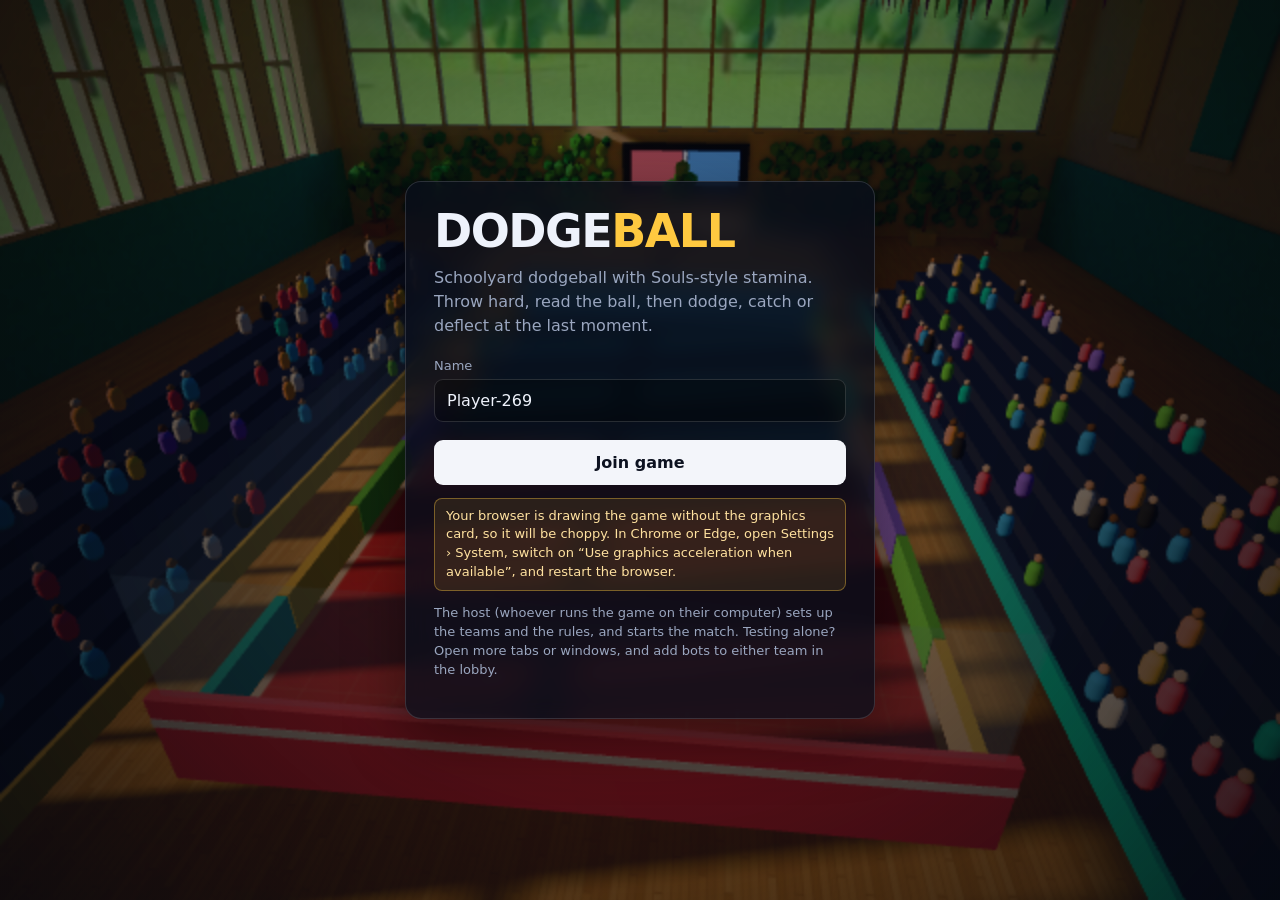
==== commit 74645614: "The animation tool: a page that plays every move, and an editor for the moves placed by hand The ath" ====
--- a/static/index.html
+++ b/static/index.html
@@ -138,6 +138,7 @@
           <label title="Cheers and applause when a round ends">Crowd <input id="vol-crowd" type="range" min="0" max="1" step="0.05"></label>
         </div>
         <p class="note"><a href="/static/sounds.html" target="_blank">Hear every sound</a> (opens a new tab)</p>
+        <p class="note"><a href="/static/moves.html" target="_blank">See every move</a> (opens a new tab)</p>
         <label>Screen shake <input id="shakeInput" type="range" min="0" max="1" step="0.05"
           title="Shake, jolts and the zoom while charging. They move the picture, never your aim. All the way left turns them off."></label>
         <label class="check"><input id="ringInput" type="checkbox"> Timing ring for incoming balls (H)</label>
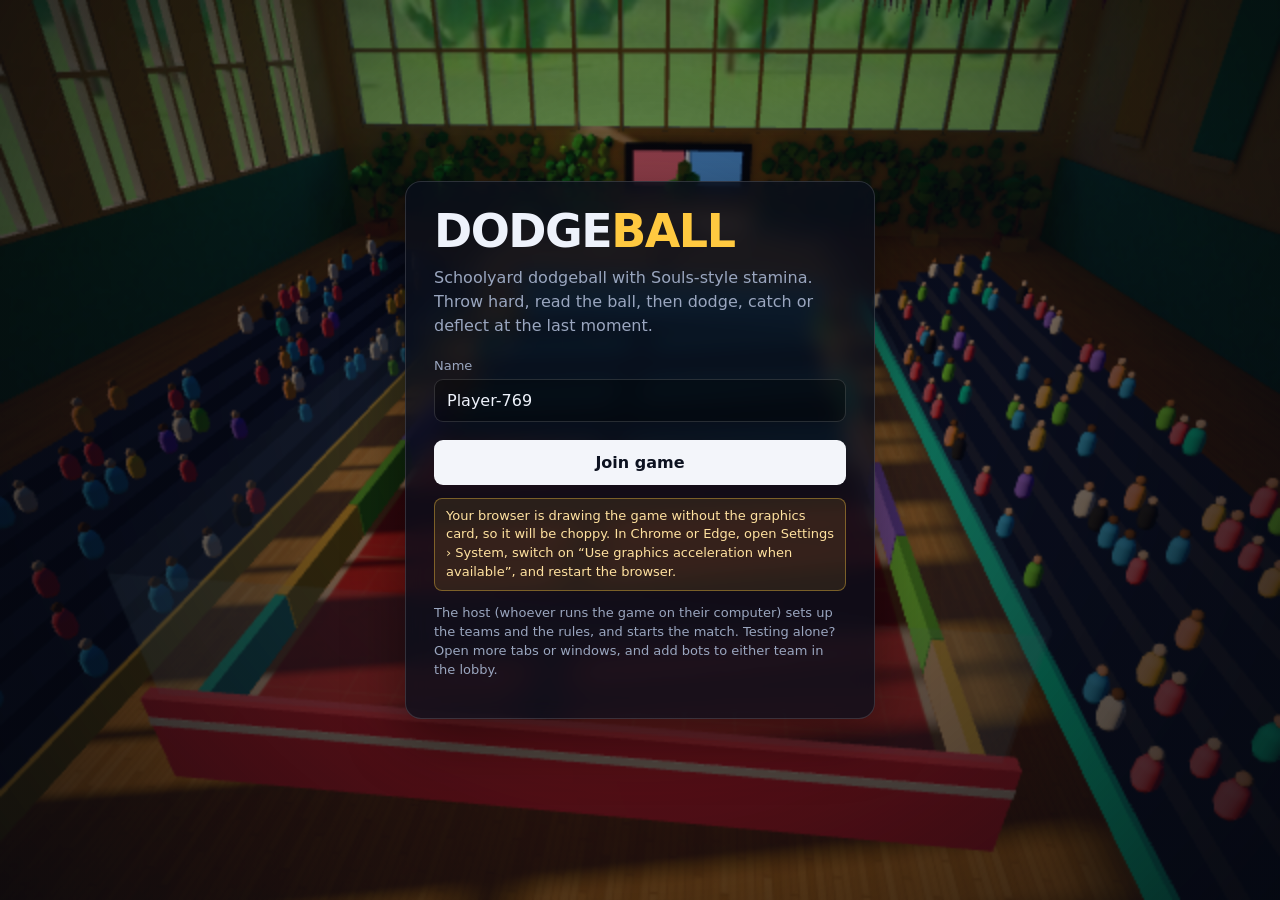
==== commit 1f93bc2f: "Fixes from the 9 and 10 Nov office logs: health bars, two balls at once, the session logs The user s" ====
--- a/static/index.html
+++ b/static/index.html
@@ -255,6 +255,7 @@
     <p class="tag">Schoolyard dodgeball with Souls-style stamina. Throw hard, read the ball, then dodge, catch or deflect at the last moment.</p>
     <label class="field">Name <input id="nameInput" maxlength="32" autocomplete="off"></label>
     <button id="playBtn" class="primary">Join game</button>
+    <p class="note" id="loadingNote">Loading the sports hall and the characters… You can join already: until they're ready, you play on a plain court with stick figures.</p>
     <p class="warn" id="gpuWarnJoin" hidden>Your browser is drawing the game without the graphics card, so it will be choppy. In Chrome or Edge, open Settings › System, switch on “Use graphics acceleration when available”, and restart the browser.</p>
     <p class="note">The host (whoever runs the game on their computer) sets up the teams and the rules, and starts the match. Testing alone? Open more tabs or windows, and add bots to either team in the lobby.</p>
   </div>
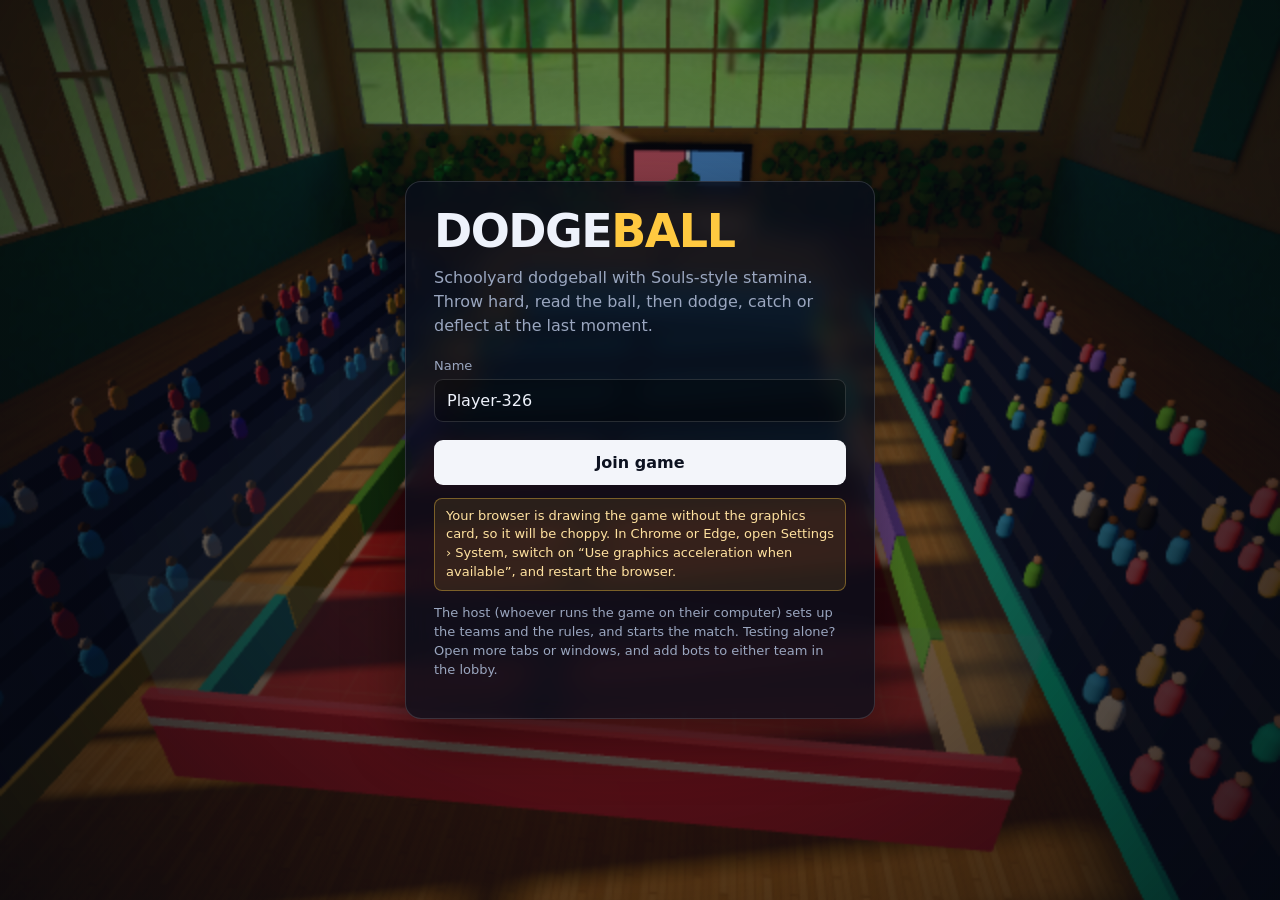
==== commit a4d1da9a: "The incoming-ball meter, and an R tile that calls for attention The circle that warns of a ball comi" ====
--- a/static/index.html
+++ b/static/index.html
@@ -26,6 +26,12 @@
   <div id="assist"></div>
   <div id="crosshair"></div>
   <div id="ring"><div id="ringArrow"></div></div>
+  <svg id="meter" viewBox="-320 -320 640 640" aria-hidden="true">
+    <path class="halo" fill="none" stroke-width="9" stroke-linejoin="round" stroke-opacity="0.35"></path>
+    <path class="edge" fill="#0a0f1e" fill-opacity="0.6" stroke="#0a0f1e" stroke-width="3.5" stroke-opacity="0.75" stroke-linejoin="round"></path>
+    <path class="stripe"></path><path class="stripe"></path><path class="stripe"></path>
+    <path class="tip" stroke="#0a0f1e" stroke-width="2.5" stroke-opacity="0.75" stroke-linejoin="round" paint-order="stroke"></path>
+  </svg>
   <div id="threatText"></div>
   <div id="popups"></div>
   <div id="banner"><div id="bannerText"></div><div id="bannerSub"></div></div>
@@ -141,7 +147,22 @@
         <p class="note"><a href="/static/moves.html" target="_blank">See every move</a> (opens a new tab)</p>
         <label>Screen shake <input id="shakeInput" type="range" min="0" max="1" step="0.05"
           title="Shake, jolts and the zoom while charging. They move the picture, never your aim. All the way left turns them off."></label>
-        <label class="check"><input id="ringInput" type="checkbox"> Timing ring for incoming balls (H)</label>
+        <label title="Shows a ball coming at you, and when to press. H switches between them in the game">Incoming-ball marker (H)
+          <select id="markerSelect">
+            <option value="meter">Meter: an arc on the ball's side (recommended)</option>
+            <option value="ring">Ring around the crosshair</option>
+            <option value="off">Off</option>
+          </select></label>
+        <div id="meterOptions" class="meterOptions">
+          <label>Shape <select id="meterShape"><option value="crescent">Crescent</option><option value="band">Band</option></select></label>
+          <label title="Each defence's colour when pressing it would work, gold for its perfect moment">Colours
+            <select id="meterColours">
+              <option value="all">All three defences, as stripes</option>
+              <option value="dodge">Dodge only</option><option value="catch">Catch only</option><option value="deflect">Deflect only</option>
+            </select></label>
+          <label>Width <input id="meterWidth" type="range" min="6" max="36" step="1"></label>
+          <label>Size <input id="meterSize" type="range" min="80" max="260" step="5" title="How far from the crosshair it sits"></label>
+        </div>
         <label title="When a ball is less than a second from reaching you">Incoming-ball sound
           <select id="incomingSelect">
             <option value="whoosh">Whoosh from where it comes (recommended)</option>
--- a/static/style.css
+++ b/static/style.css
@@ -74,6 +74,9 @@
 .menu label.check { display: flex; align-items: center; gap: 8px; }
 .soundMix { display: grid; grid-template-columns: 1fr 1fr; gap: 0 14px; }
 .soundMix label { margin: 4px 0; font-size: 13px; }
+.meterOptions { display: grid; grid-template-columns: 1fr 1fr; gap: 0 14px; margin: 0 0 4px 12px; }
+.meterOptions label { margin: 4px 0; font-size: 13px; }
+.meterOptions[hidden] { display: none; }
 .note a { color: var(--gold); }
 .menu select, .rules select { font: inherit; background: #1b2235; color: var(--text); border: 1px solid var(--line); border-radius: 7px; padding: 5px; }
 .menu .row { display: flex; align-items: center; gap: 8px; font-size: 14px; margin: 9px 0; flex-wrap: wrap; }
@@ -233,7 +236,8 @@
 #hostLive { position: absolute; top: 116px; left: 50%; transform: translateX(-50%); max-width: 70vw; padding: 4px 12px; border-radius: 9px; background: rgba(8, 18, 34, 0.7); border: 1px solid rgba(63, 169, 255, 0.35); color: #cfe6ff; font-size: 12px; white-space: nowrap; overflow: hidden; text-overflow: ellipsis; }
 #hostLive b { color: var(--gold); }
 /* Spectating: no body, so no vitals, ball, actions or crosshair. */
-#hud.watching #vitals, #hud.watching #throwbox, #hud.watching #actions, #hud.watching #crosshair, #hud.watching #ring { display: none; }
+#hud.watching #vitals, #hud.watching #throwbox, #hud.watching #actions, #hud.watching #crosshair, #hud.watching #ring,
+#hud.watching #meter { display: none; }
 
 #feed { position: absolute; top: 16px; left: 16px; width: 330px; display: flex; flex-direction: column; gap: 4px; }
 #feed div { background: rgba(8, 12, 22, 0.6); padding: 5px 10px; border-radius: 7px; font-size: 13px; animation: feedIn 0.2s ease-out; transition: opacity 0.6s; }
@@ -266,6 +270,9 @@
 #ring.near { border-color: #ffa94d; }
 #ring.now { border-color: var(--gold); box-shadow: 0 0 18px var(--gold); }
 #ringArrow { position: absolute; left: 50%; top: -12px; margin-left: -8px; width: 0; height: 0; border: 8px solid transparent; border-bottom: 12px solid #ff6b6b; border-top: 0; transform-origin: 8px 62px; }
+/* The meter (hud.js setMeter): an arc on the incoming ball's side, drawn around the crosshair. */
+#meter { position: absolute; left: 50%; top: 50%; width: 640px; height: 640px; margin: -320px 0 0 -320px; overflow: visible; pointer-events: none; display: none; }
+#meter.on { display: block; }
 #threatText { position: absolute; left: 50%; top: calc(50% + 70px); transform: translateX(-50%); font-weight: 900; letter-spacing: 1px; font-size: 15px; text-shadow: 0 2px 6px #000; color: #ff8a65; }
 
 #popups { position: absolute; left: 50%; top: 36%; transform: translateX(-50%); display: flex; flex-direction: column; align-items: center; gap: 4px; }
@@ -316,6 +323,21 @@
 .act span { font-size: 11px; color: var(--dim); }
 .act.no { opacity: 0.38; }
 .act.live { border-color: var(--gold); box-shadow: 0 0 12px rgba(255, 201, 64, 0.35); }
+/* R can revive a teammate or buy team health right now: it pops up, then pulses with a shine across it. */
+.act.ready { position: relative; overflow: hidden; border-color: var(--gold); animation: actReady 1.1s ease-in-out infinite; }
+.act.ready.pop { animation: actPop 0.45s cubic-bezier(0.2, 1.6, 0.4, 1), actReady 1.1s ease-in-out 0.45s infinite; }
+.act.ready::after {
+  content: ''; position: absolute; inset: 0; pointer-events: none; transform: translateX(-130%);
+  background: linear-gradient(105deg, transparent 30%, rgba(255, 236, 170, 0.55) 50%, transparent 70%);
+  animation: actShine 2.2s ease-in-out infinite;
+}
+.act.ready b { color: var(--gold); }
+@keyframes actReady {
+  0%, 100% { transform: scale(1); box-shadow: 0 0 6px rgba(255, 201, 64, 0.35); }
+  50% { transform: scale(1.07); box-shadow: 0 0 22px rgba(255, 201, 64, 0.95); }
+}
+@keyframes actPop { 0% { transform: scale(0.8); } 60% { transform: scale(1.22); } 100% { transform: scale(1); } }
+@keyframes actShine { 0% { transform: translateX(-130%); } 45%, 100% { transform: translateX(130%); } }
 
 #netinfo { position: absolute; right: 16px; top: 16px; font: 11px ui-monospace, Consolas, monospace; color: var(--dim); text-align: right; }
 #vignette, #goldfx { position: absolute; inset: 0; opacity: 0; transition: opacity 0.5s; }
